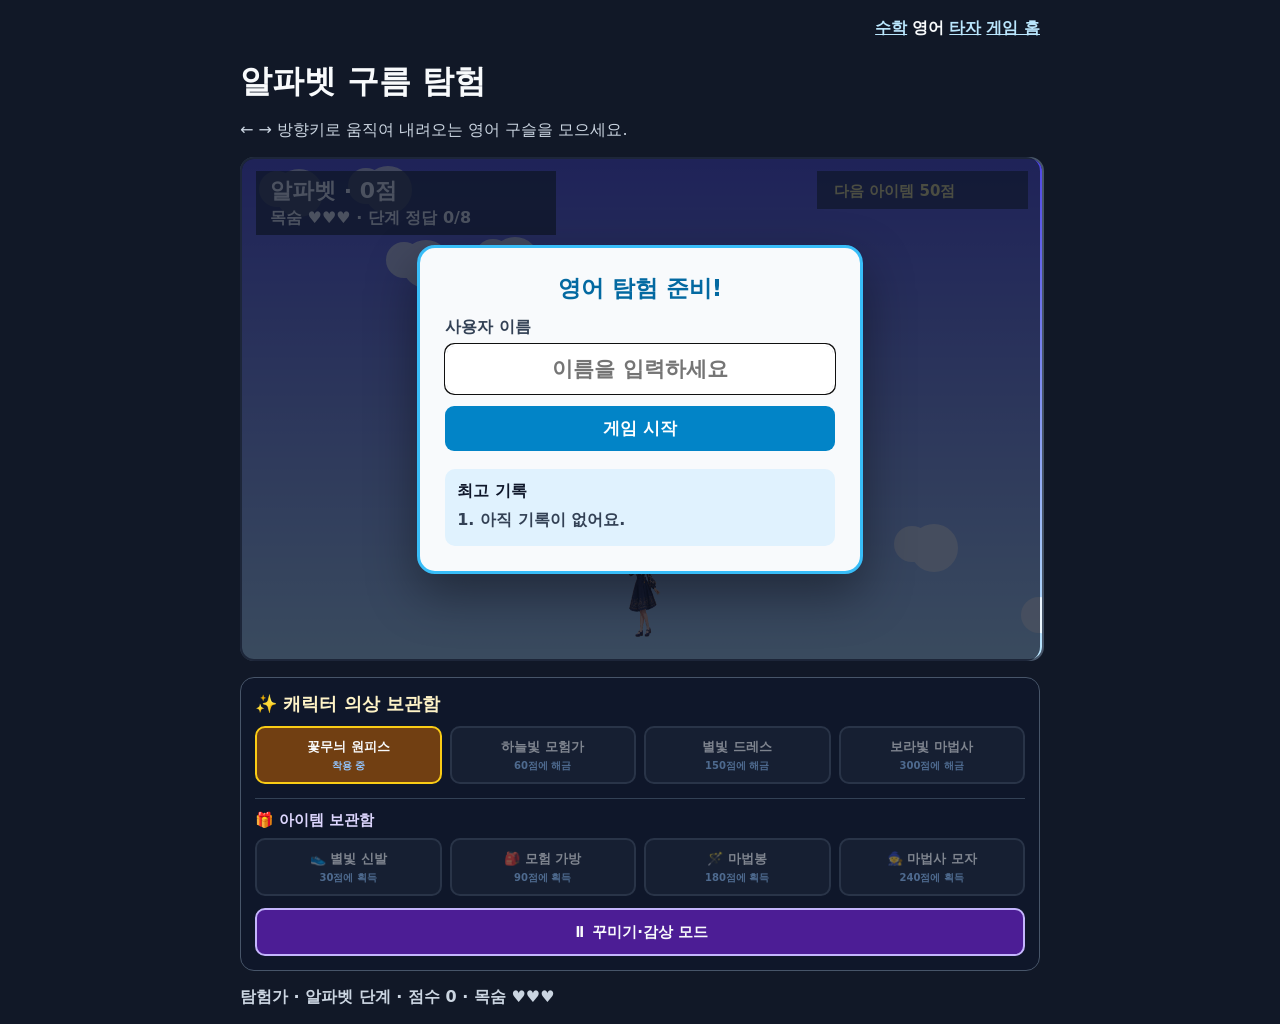
==== games/english/index.html @ 84cc4f46 "Add accessory dressing room" ====
<!doctype html>
<html lang="ko">
  <head>
    <meta charset="UTF-8" />
    <meta name="viewport" content="width=device-width, initial-scale=1" />
    <title>알파벳 구름 탐험</title>
    <link rel="stylesheet" href="./style.css" />
    <link rel="stylesheet" href="../wardrobe.css" />
  </head>
  <body>
    <main>
      <nav>
        <a href="../math/">수학</a>
        <strong>영어</strong>
        <a href="../typing/">타자</a>
        <a href="../../">게임 홈</a>
      </nav>
      <h1>알파벳 구름 탐험</h1>
      <p>← → 방향키로 움직여 내려오는 영어 구슬을 모으세요.</p>

      <section class="game-wrap">
        <canvas id="gameCanvas" width="800" height="500"></canvas>

        <div id="startScreen" class="overlay">
          <form id="startForm" class="panel">
            <strong>영어 탐험 준비!</strong>
            <label for="playerName">사용자 이름</label>
            <input
              id="playerName"
              maxlength="12"
              autocomplete="nickname"
              placeholder="이름을 입력하세요"
              required
            />
            <button type="submit">게임 시작</button>
            <div class="ranking">
              <b>최고 기록</b>
              <ol id="leaderboard"></ol>
            </div>
          </form>
        </div>

        <div id="challenge" class="overlay" hidden>
          <form id="challengeForm" class="panel challenge-panel">
            <strong id="stageLabel">알파벳 문제</strong>
            <button id="listen" class="listen" type="button">🔊 다시 듣기</button>
            <div id="prompt" class="prompt"></div>
            <label for="answer">들은 내용을 입력하세요</label>
            <input
              id="answer"
              autocomplete="off"
              autocapitalize="off"
              spellcheck="false"
              required
            />
            <button id="submitAnswer" type="submit">정답 확인</button>
            <p id="feedback" aria-live="polite"></p>
          </form>
        </div>

        <div id="stageClear" class="overlay" hidden>
          <div class="panel">
            <strong id="clearTitle">단어 단계 해금!</strong>
            <p id="clearText"></p>
            <button id="continueStage" type="button">계속하기</button>
          </div>
        </div>

        <div id="gameOver" class="overlay" hidden>
          <div class="panel">
            <strong>영어 탐험 끝!</strong>
            <p id="finalScore"></p>
            <button id="restart" type="button">처음 화면으로</button>
          </div>
        </div>
      </section>
      <div class="mobile-controls" aria-label="모바일 이동 방향키">
        <button type="button" data-key="ArrowLeft" aria-label="왼쪽으로 이동">← <span>왼쪽</span></button>
        <button type="button" data-key="ArrowRight" aria-label="오른쪽으로 이동"><span>오른쪽</span> →</button>
      </div>
      <section id="wardrobe" class="wardrobe" aria-label="캐릭터 의상 보관함">
        <h2>✨ 캐릭터 의상 보관함</h2><div class="wardrobe-grid">
          <button type="button" data-outfit="0">꽃무늬 원피스<small></small></button><button type="button" data-outfit="1">하늘빛 모험가<small></small></button><button type="button" data-outfit="2">별빛 드레스<small></small></button><button type="button" data-outfit="3">보라빛 마법사<small></small></button>
        </div>
      </section>

      <p id="status" aria-live="polite">이름을 입력하고 시작해 주세요.</p>
    </main>
    <script src="../wardrobe.js?v=3"></script><script src="./game.js"></script>
  </body>
</html>
---- games/english/style.css ----
:root {
  color-scheme: dark;
  font-family: system-ui, sans-serif;
}

body {
  min-height: 100vh;
  margin: 0;
  display: grid;
  place-items: center;
  background: #111827;
  color: #f8fafc;
}

main {
  width: min(800px, calc(100% - 28px));
}

nav {
  margin-top: 18px;
  text-align: right;
}

nav a {
  color: #bae6fd;
  font-weight: 700;
}

h1 {
  margin-bottom: 6px;
}

main > p {
  color: #cbd5e1;
}

.game-wrap {
  position: relative;
}

canvas {
  display: block;
  width: 100%;
  height: auto;
  border: 2px solid #475569;
  border-radius: 14px;
  background: #0f172a;
  touch-action: none;
}

.overlay {
  position: absolute;
  inset: 0;
  display: grid;
  place-items: center;
  padding: 20px;
  border-radius: 14px;
  background: rgba(15, 23, 42, 0.75);
}

.overlay[hidden] {
  display: none;
}

.panel {
  width: min(390px, calc(100% - 52px));
  max-height: calc(100% - 54px);
  overflow-y: auto;
  padding: 25px;
  border: 3px solid #38bdf8;
  border-radius: 18px;
  background: #f8fafc;
  color: #0f172a;
  text-align: center;
  box-shadow: 0 20px 50px rgba(0, 0, 0, 0.38);
}

.panel strong {
  display: block;
  margin-bottom: 13px;
  color: #0369a1;
  font-size: 23px;
}

.panel label {
  display: block;
  margin: 10px 0 6px;
  color: #334155;
  font-weight: 800;
  text-align: left;
}

.panel input {
  box-sizing: border-box;
  width: 100%;
  padding: 11px;
  border: 2px solid #94a3b8;
  border-radius: 9px;
  background: white;
  color: #0f172a;
  font: 800 21px system-ui;
  text-align: center;
}

.panel button {
  width: 100%;
  margin-top: 12px;
  padding: 11px;
  border: 0;
  border-radius: 9px;
  background: #0284c7;
  color: white;
  font: 800 17px system-ui;
  cursor: pointer;
}

.panel button:disabled {
  opacity: 0.5;
}

.panel .listen {
  width: auto;
  margin: 0;
  background: #7c3aed;
}

.prompt {
  min-height: 50px;
  margin: 15px 0;
  color: #1d4ed8;
  font-size: 34px;
  font-weight: 900;
}

.panel p {
  min-height: 23px;
  color: #334155;
  font-weight: 700;
}

.ranking {
  margin-top: 18px;
  padding: 12px;
  border-radius: 10px;
  background: #e0f2fe;
  text-align: left;
}

.ranking ol {
  min-height: 24px;
  margin: 8px 0 0;
  padding-left: 23px;
  color: #334155;
  font-weight: 700;
}

#status {
  font-weight: 700;
}

.mobile-controls { display: none; grid-template-columns: 1fr 1fr; gap: 14px; margin-top: 14px; }
.mobile-controls button { min-height: 64px; border: 2px solid #38bdf8; border-radius: 16px; background: #0f2741; color: #f8fafc; font: 900 25px system-ui; touch-action: none; user-select: none; -webkit-user-select: none; }
.mobile-controls button span { font-size: 16px; }
.mobile-controls button.pressed { background: #0284c7; transform: translateY(2px); }

@media (max-width: 820px), (pointer: coarse) {
  body { place-items: start center; }
  main { padding-bottom: 24px; }
  .mobile-controls { display: grid; }
}
---- games/wardrobe.css ----
.wardrobe { margin: 16px 0; padding: 14px; border: 1px solid #475569; border-radius: 14px; background: #0f172a; }
.wardrobe h2 { margin: 0 0 10px; font-size: 18px; color: #fef3c7; }
.wardrobe h3 { margin: 14px 0 8px; padding-top: 12px; border-top: 1px solid #334155; font-size: 15px; color: #ddd6fe; }
.wardrobe-grid { display: grid; grid-template-columns: repeat(4, 1fr); gap: 8px; }
.item-grid { display: grid; grid-template-columns: repeat(4, 1fr); gap: 8px; }
.wardrobe button { min-height: 58px; padding: 7px; border: 2px solid #475569; border-radius: 10px; background: #1e293b; color: #f8fafc; font: 800 13px system-ui; cursor: pointer; }
.wardrobe button small { display: block; margin-top: 3px; color: #93c5fd; font-size: 10px; }
.wardrobe button.selected { border-color: #facc15; background: #713f12; }
.wardrobe button:disabled { cursor: not-allowed; opacity: .48; }
.wardrobe .wardrobe-preview-button { width: 100%; min-height: 48px; margin-top: 12px; border-color: #c4b5fd; background: #4c1d95; font-size: 15px; }
.wardrobe-preview[hidden] { display: none; }
.wardrobe-preview { position: fixed; inset: 0; z-index: 9999; display: grid; place-items: center; padding: 16px; background: rgba(2, 6, 23, .88); }
.wardrobe-preview-panel { width: min(92vw, 430px); max-height: 94vh; overflow: auto; padding: 18px; border: 2px solid #facc15; border-radius: 20px; background: #0f172a; text-align: center; color: #f8fafc; box-shadow: 0 24px 80px #000a; }
.wardrobe-preview-panel h2 { margin: 0 0 6px; color: #fef3c7; }
.wardrobe-preview-panel p { margin: 0 0 12px; color: #cbd5e1; font-size: 13px; }
.wardrobe-preview-panel canvas { display: block; width: min(240px, 70vw); height: auto; margin: 0 auto 12px; border-radius: 18px; }
.wardrobe-preview-panel .wardrobe-continue-button { width: 100%; min-height: 48px; border: 0; border-radius: 12px; background: #facc15; color: #422006; font: 900 16px system-ui; cursor: pointer; }
.wardrobe[data-new-outfit="true"] { animation: wardrobe-unlock .7s ease 2; border-color: #facc15; }
@keyframes wardrobe-unlock { 50% { box-shadow: 0 0 28px #facc1599; transform: scale(1.01); } }
@media (max-width: 600px) { .wardrobe-grid, .item-grid { grid-template-columns: 1fr 1fr; } }
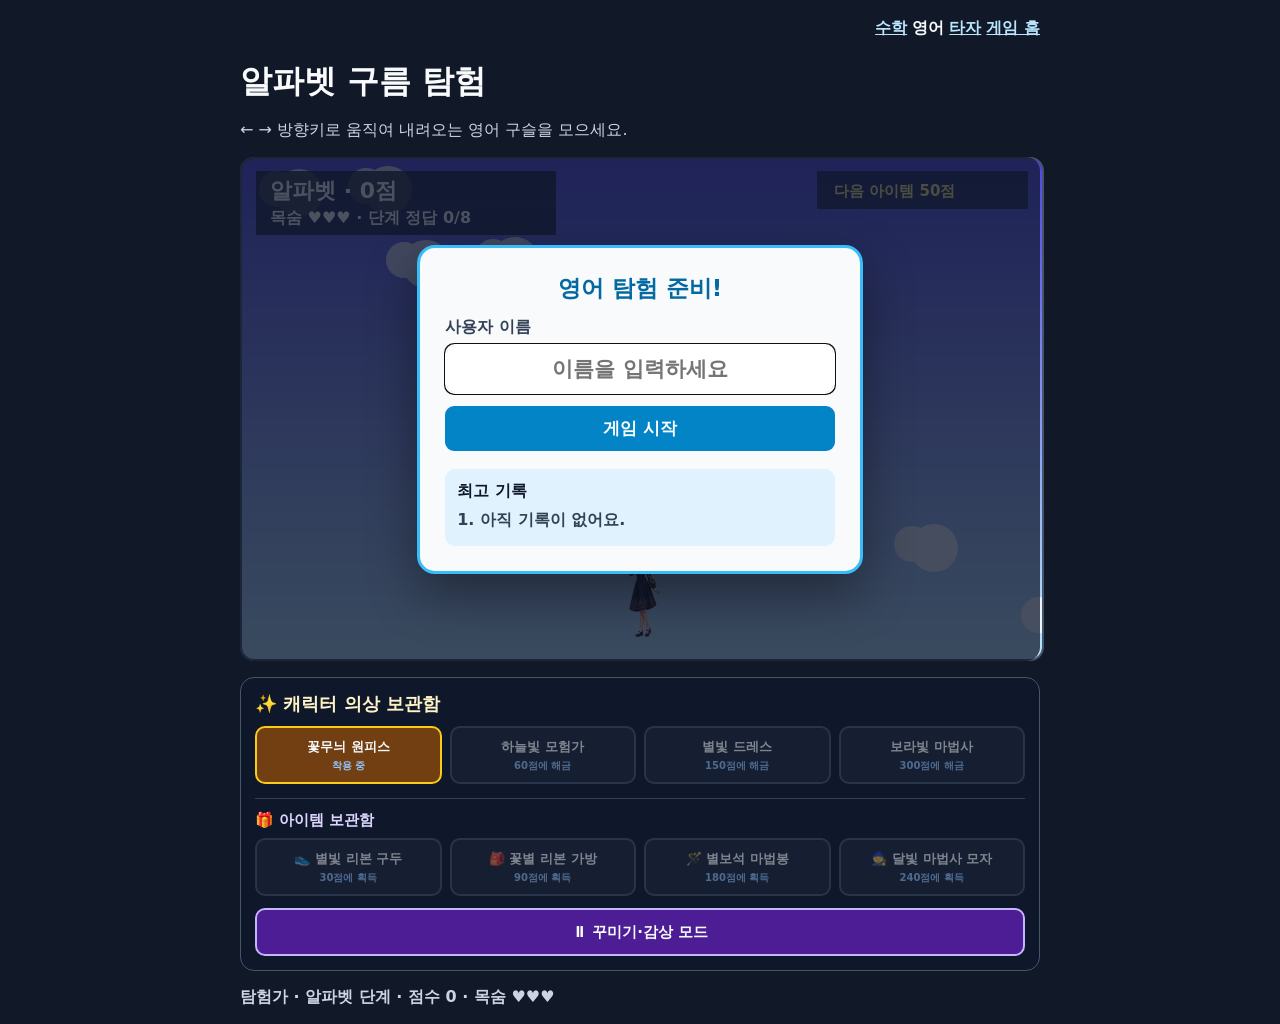
==== commit ac244a61: "Replace accessories with polished wearable art" ====
--- a/games/english/index.html
+++ b/games/english/index.html
@@ -86,6 +86,6 @@
 
       <p id="status" aria-live="polite">이름을 입력하고 시작해 주세요.</p>
     </main>
-    <script src="../wardrobe.js?v=3"></script><script src="./game.js"></script>
+    <script src="../wardrobe.js?v=5"></script><script src="./game.js"></script>
   </body>
 </html>
--- a/games/wardrobe.css
+++ b/games/wardrobe.css
@@ -14,6 +14,12 @@
 .wardrobe-preview-panel h2 { margin: 0 0 6px; color: #fef3c7; }
 .wardrobe-preview-panel p { margin: 0 0 12px; color: #cbd5e1; font-size: 13px; }
 .wardrobe-preview-panel canvas { display: block; width: min(240px, 70vw); height: auto; margin: 0 auto 12px; border-radius: 18px; }
+.preview-controls { margin-bottom: 12px; text-align: left; }
+.preview-controls strong { display: block; margin: 8px 0 5px; color: #fef3c7; }
+.preview-choice-grid { display: grid; grid-template-columns: 1fr 1fr; gap: 6px; }
+.preview-choice-grid button { min-height: 38px; padding: 5px; border: 1px solid #64748b; border-radius: 9px; background: #1e293b; color: #f8fafc; font: 700 12px system-ui; cursor: pointer; }
+.preview-choice-grid button.selected { border-color: #facc15; background: #713f12; }
+.preview-choice-grid button:disabled { opacity: .4; cursor: not-allowed; }
 .wardrobe-preview-panel .wardrobe-continue-button { width: 100%; min-height: 48px; border: 0; border-radius: 12px; background: #facc15; color: #422006; font: 900 16px system-ui; cursor: pointer; }
 .wardrobe[data-new-outfit="true"] { animation: wardrobe-unlock .7s ease 2; border-color: #facc15; }
 @keyframes wardrobe-unlock { 50% { box-shadow: 0 0 28px #facc1599; transform: scale(1.01); } }
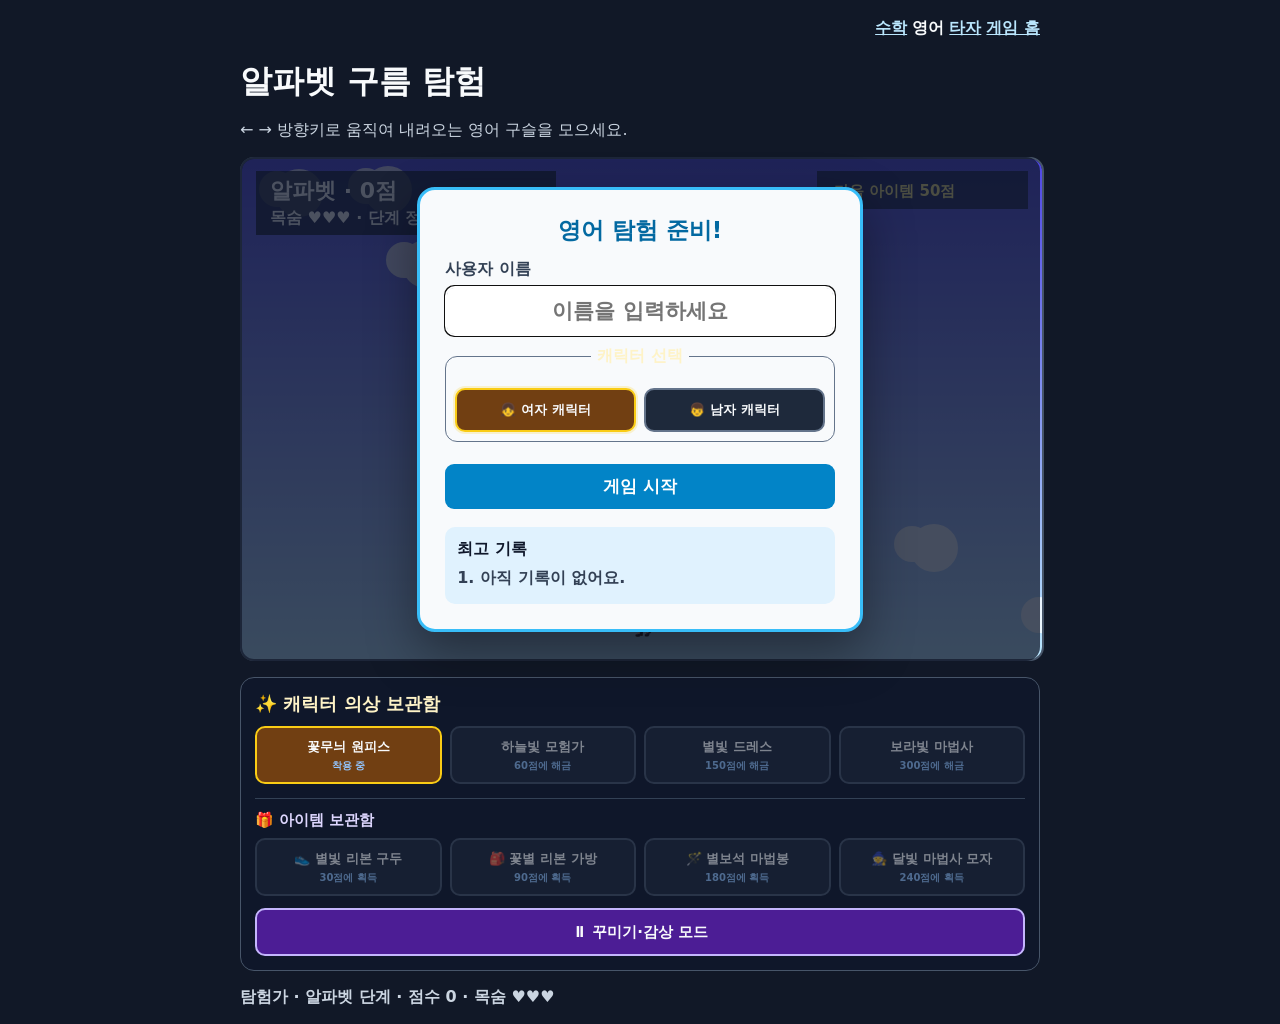
==== commit 2e75708a: "Add selectable boy character" ====
--- a/games/english/index.html
+++ b/games/english/index.html
@@ -86,6 +86,6 @@
 
       <p id="status" aria-live="polite">이름을 입력하고 시작해 주세요.</p>
     </main>
-    <script src="../wardrobe.js?v=5"></script><script src="./game.js"></script>
+    <script src="../wardrobe.js?v=7"></script><script src="./game.js"></script>
   </body>
 </html>
--- a/games/wardrobe.css
+++ b/games/wardrobe.css
@@ -21,6 +21,10 @@
 .preview-choice-grid button.selected { border-color: #facc15; background: #713f12; }
 .preview-choice-grid button:disabled { opacity: .4; cursor: not-allowed; }
 .wardrobe-preview-panel .wardrobe-continue-button { width: 100%; min-height: 48px; border: 0; border-radius: 12px; background: #facc15; color: #422006; font: 900 16px system-ui; cursor: pointer; }
+.character-gender-picker { display: grid; grid-template-columns: 1fr 1fr; gap: 8px; margin: 10px 0; padding: 9px; border: 1px solid #64748b; border-radius: 12px; }
+.character-gender-picker legend { padding: 0 6px; color: #fef3c7; font-weight: 800; }
+.character-gender-picker button { min-height: 44px; border: 2px solid #64748b; border-radius: 10px; background: #1e293b; color: #f8fafc; font: 800 13px system-ui; cursor: pointer; }
+.character-gender-picker button.selected { border-color: #facc15; background: #713f12; box-shadow: 0 0 0 2px #facc1533; }
 .wardrobe[data-new-outfit="true"] { animation: wardrobe-unlock .7s ease 2; border-color: #facc15; }
 @keyframes wardrobe-unlock { 50% { box-shadow: 0 0 28px #facc1599; transform: scale(1.01); } }
 @media (max-width: 600px) { .wardrobe-grid, .item-grid { grid-template-columns: 1fr 1fr; } }
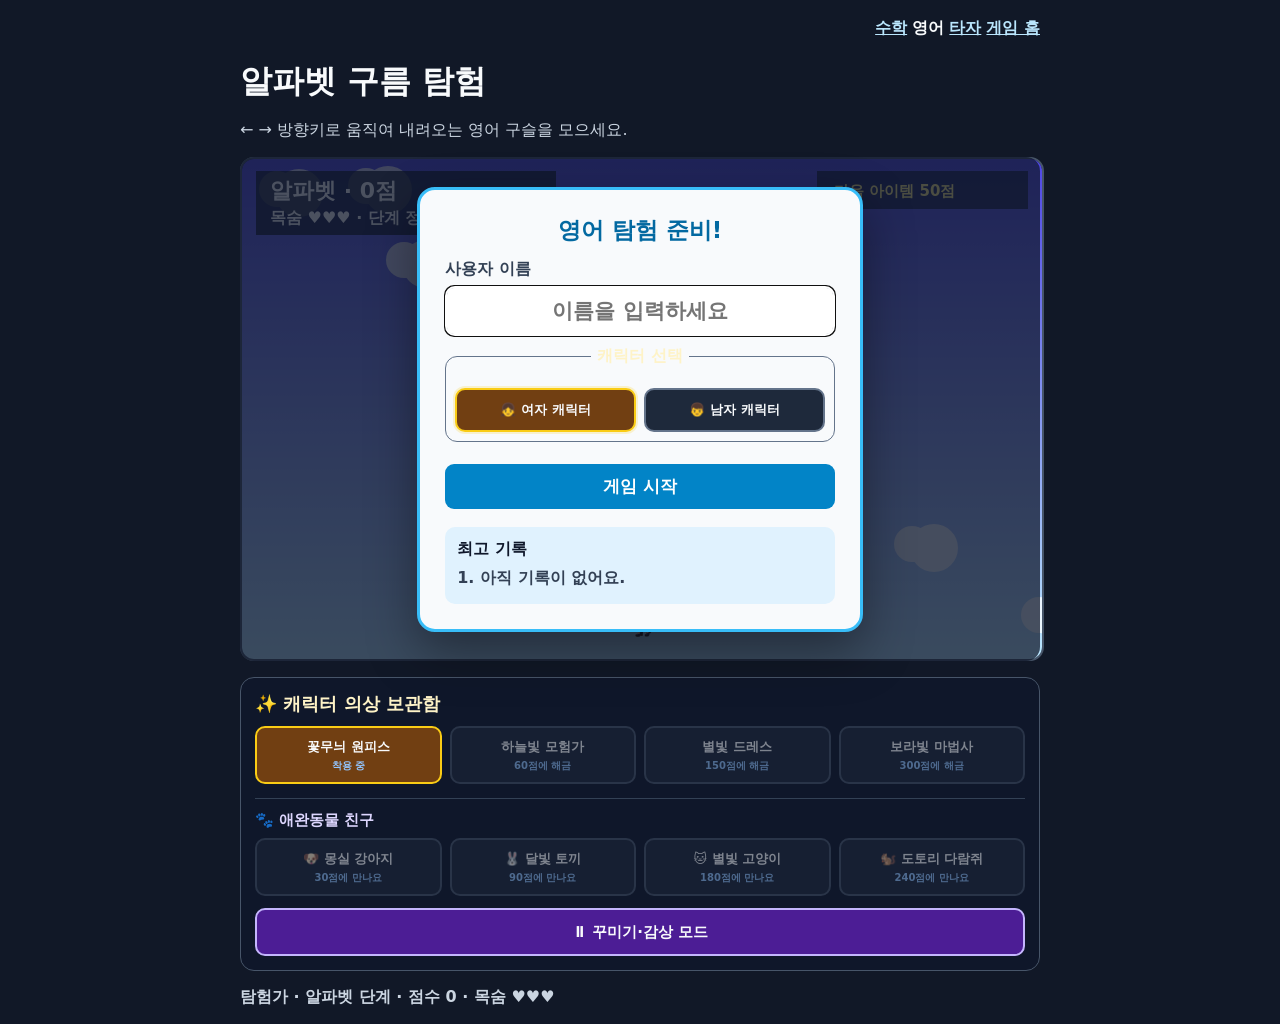
==== commit bf586acb: "Add selectable pet companions" ====
--- a/games/english/index.html
+++ b/games/english/index.html
@@ -86,6 +86,6 @@
 
       <p id="status" aria-live="polite">이름을 입력하고 시작해 주세요.</p>
     </main>
-    <script src="../wardrobe.js?v=7"></script><script src="./game.js"></script>
+    <script src="../wardrobe.js?v=10"></script><script src="./game.js"></script>
   </body>
 </html>
--- a/games/wardrobe.css
+++ b/games/wardrobe.css
@@ -13,7 +13,7 @@
 .wardrobe-preview-panel { width: min(92vw, 430px); max-height: 94vh; overflow: auto; padding: 18px; border: 2px solid #facc15; border-radius: 20px; background: #0f172a; text-align: center; color: #f8fafc; box-shadow: 0 24px 80px #000a; }
 .wardrobe-preview-panel h2 { margin: 0 0 6px; color: #fef3c7; }
 .wardrobe-preview-panel p { margin: 0 0 12px; color: #cbd5e1; font-size: 13px; }
-.wardrobe-preview-panel canvas { display: block; width: min(240px, 70vw); height: auto; margin: 0 auto 12px; border-radius: 18px; }
+.wardrobe-preview-panel canvas { display: block; width: min(280px, 78vw); height: auto; margin: 0 auto 12px; border-radius: 18px; image-rendering: auto; }
 .preview-controls { margin-bottom: 12px; text-align: left; }
 .preview-controls strong { display: block; margin: 8px 0 5px; color: #fef3c7; }
 .preview-choice-grid { display: grid; grid-template-columns: 1fr 1fr; gap: 6px; }
